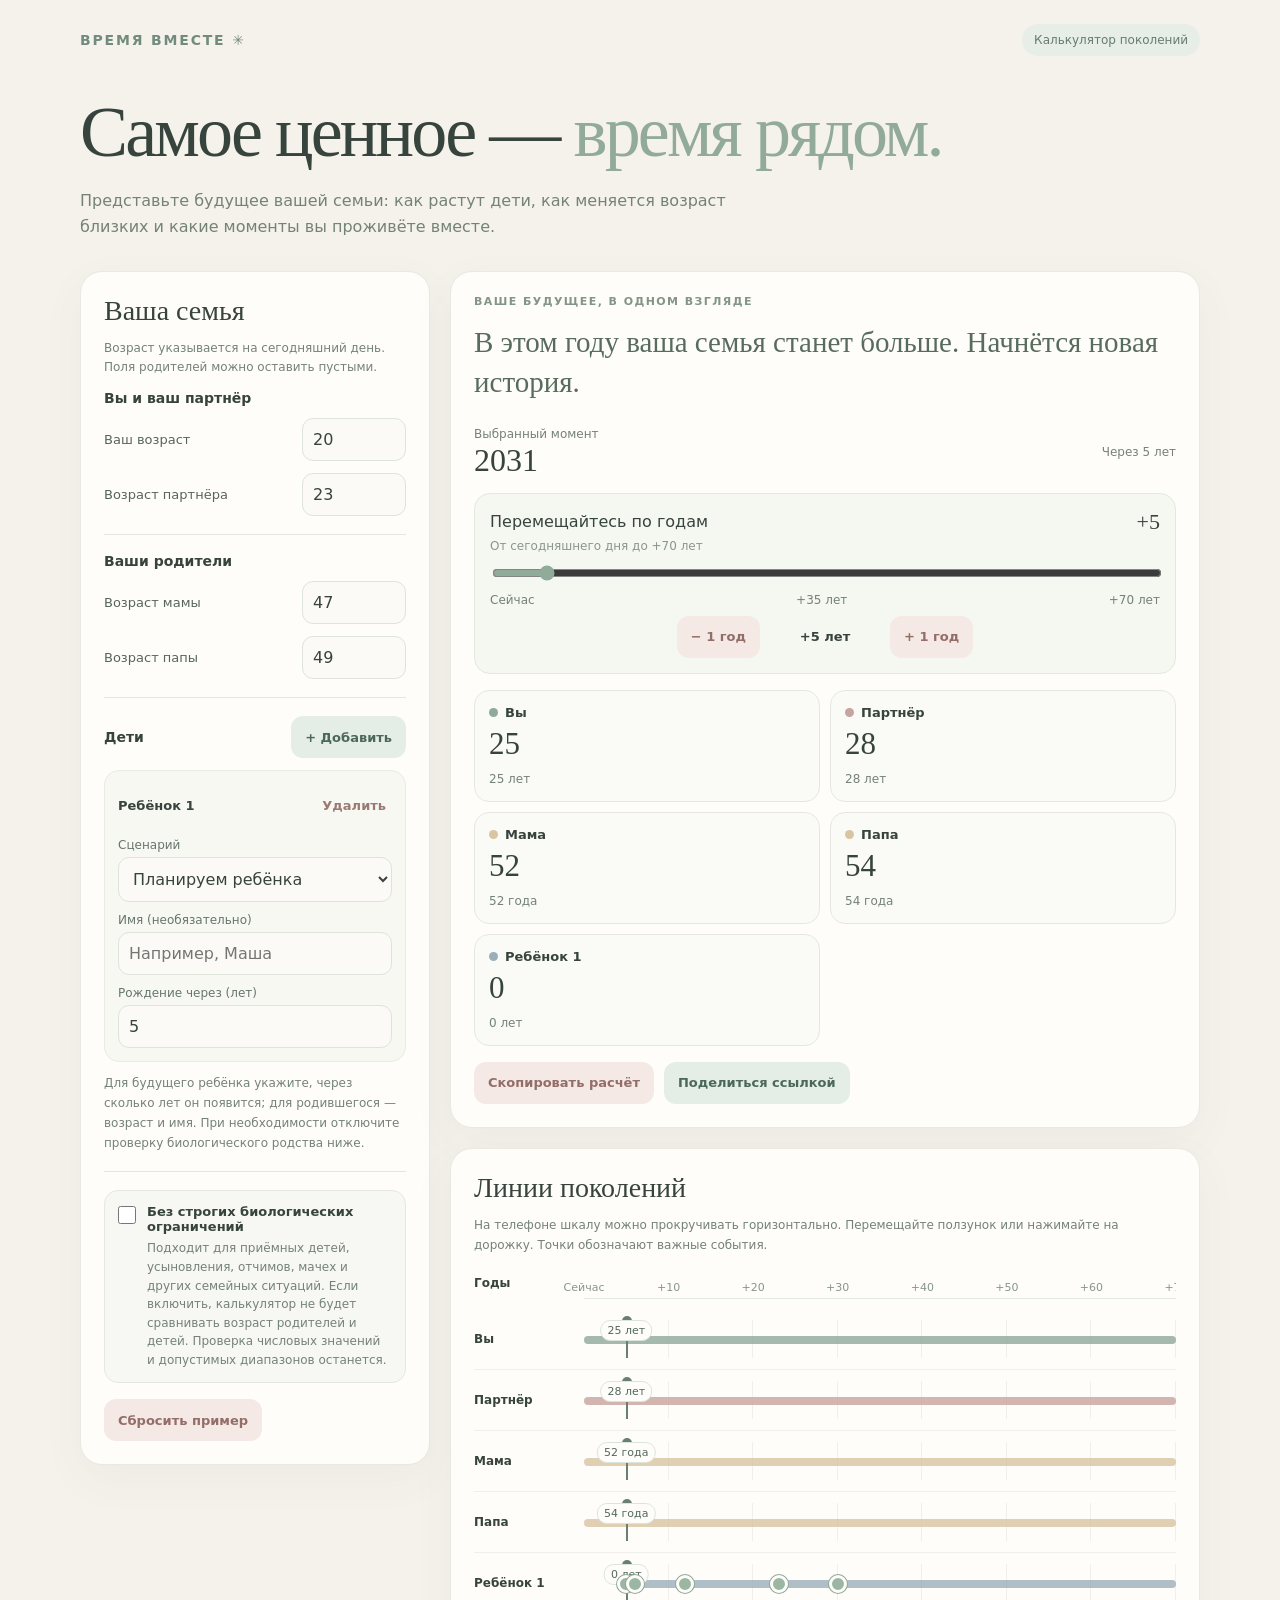
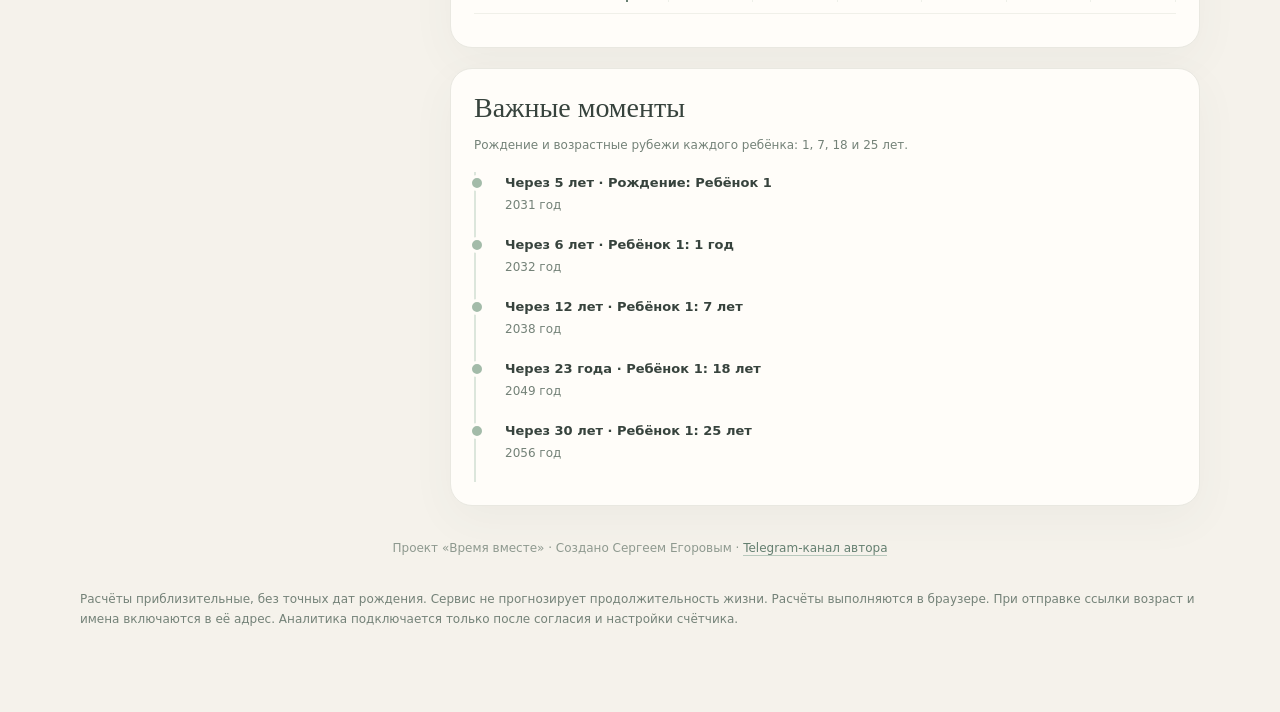
==== calculator/index.html @ 46a2ac4b "Добавлен калькулятор поколений" ====
<!doctype html><html lang="ru"><head><meta charset="utf-8"><meta name="viewport" content="width=device-width,initial-scale=1"><meta name="theme-color" content="#f5f2eb"><title>Время вместе — калькулятор поколений</title><style>
:root{font-family:system-ui,-apple-system,'Segoe UI',sans-serif;color:#37433d;background:#f5f2eb;--sage:#8fa99b;--rose:#c7a49e;--sand:#d9c5a1;--blue:#9bafbb;--muted:#748278}*{box-sizing:border-box}body{margin:0}button,input,select{font:inherit}button{cursor:pointer}button:focus-visible,input:focus-visible,select:focus-visible{outline:3px solid #a3bdae;outline-offset:2px}.wrap{width:min(1160px,100%);margin:auto;padding:24px 20px 70px}.top{display:flex;justify-content:space-between;align-items:center;gap:12px}.brand{font-size:14px;letter-spacing:.13em;text-transform:uppercase;color:#738b7e;font-weight:750}.pill{font-size:12px;background:#e6eee7;border-radius:30px;padding:9px 12px;color:#667d6e}h1,h2,.serif{font-family:Georgia,'Times New Roman',serif;font-weight:400}h1{font-size:clamp(40px,6vw,72px);line-height:1.08;letter-spacing:-.04em;margin:38px 0 12px}h1 em{font-style:normal;color:#91aa9a}.lead{color:var(--muted);max-width:650px;line-height:1.65;margin-bottom:30px}.layout{display:grid;grid-template-columns:minmax(290px,350px) minmax(0,1fr);align-items:start;gap:20px}.panel{min-width:0;background:#fffdf9;border:1px solid #e9e8e1;border-radius:22px;padding:23px;box-shadow:0 14px 45px #46564b0c}.panel h2{font-size:28px;margin:0 0 8px}.sub,.notice{color:var(--muted);font-size:12px;line-height:1.65}.section{border-top:1px solid #e5e7df;padding-top:18px;margin-top:18px}.sectiontitle{display:flex;align-items:center;justify-content:space-between;gap:10px;font-size:14px;font-weight:700;margin:0 0 12px}.field{display:grid;grid-template-columns:minmax(0,1fr) 104px;gap:10px;align-items:center;margin:12px 0}.field label{font-size:13px;color:#56645d}.field input,.child input,.child select{min-width:0;width:100%;background:#fbfaf6;border:1px solid #dfe4da;border-radius:11px;padding:11px 10px;color:#37433d}.field input[aria-invalid=true],.child input[aria-invalid=true]{border-color:#b87772;background:#fff5f3}.child{background:#f8f8f3;border:1px solid #e9eae2;border-radius:15px;padding:13px;margin:10px 0}.childhead{display:flex;align-items:center;justify-content:space-between;gap:10px;margin-bottom:12px;font-size:13px}.childgrid{display:grid;grid-template-columns:1fr;gap:11px}.child label{font-size:12px;color:#66766c;display:block;margin-bottom:5px}.btn{border:0;background:#e4eee6;color:#4b6858;padding:11px 14px;border-radius:12px;font-size:13px;font-weight:700;min-height:42px}.btn.secondary{background:#f4e9e5;color:#936d68}.btn.text{background:transparent;color:#9c7a74;padding:6px}.result{display:grid;gap:20px;min-width:0}.eyebrow{font-size:11px;letter-spacing:.13em;text-transform:uppercase;color:#829586;font-weight:750}.quote{font:normal clamp(21px,2.8vw,29px)/1.4 Georgia,serif;color:#586c5d;margin:14px 0 20px}.yearline,.controller-head,.ends,.steps{display:flex;align-items:center;justify-content:space-between;gap:10px}.yearline strong{font:normal 32px Georgia,serif}.yearline small,.ends{font-size:12px;color:var(--muted)}input[type=range]{width:100%;accent-color:#91ab9a;cursor:pointer;min-height:32px}.controller{padding:15px;background:#f5f7f1;border:1px solid #e2e9df;border-radius:16px;margin:14px 0}.controller-head strong{font:normal 22px Georgia,serif}.steps{justify-content:center;flex-wrap:wrap;margin-top:9px}.steps span{font-size:13px;font-weight:700;min-width:110px;text-align:center}.agecards{display:grid;grid-template-columns:repeat(2,minmax(0,1fr));gap:10px;margin-top:16px}.agecard{min-width:0;border:1px solid #e6e8df;background:#fafbf7;border-radius:15px;padding:14px}.who{font-size:13px;font-weight:700;overflow-wrap:anywhere}.dot{display:inline-block;width:9px;height:9px;border-radius:50%;background:var(--sage);margin-right:7px}.partner .dot{background:var(--rose)}.parent .dot{background:var(--sand)}.childage .dot{background:var(--blue)}.num{font:normal 31px Georgia,serif;margin:6px 0}.agecard small{color:var(--muted);font-size:12px}.relax-option{display:flex;align-items:flex-start;gap:11px;padding:13px;border:1px solid #e4e8df;background:#f7f8f3;border-radius:14px;cursor:pointer}.relax-option input{width:18px;height:18px;flex:0 0 18px;margin:2px 0 0;accent-color:#8fa99b}.relax-option strong{display:block;font-size:13px;font-weight:650}.relax-option small{display:block;font-size:12px;line-height:1.55;color:#748278;margin-top:5px}.validation{border:1px solid #e4c7bf;background:#fbefeb;border-radius:13px;padding:12px 14px;margin:14px 0;color:#865a53;font-size:13px;line-height:1.5}.validation ul{padding-left:19px;margin:7px 0 0}.hidden{display:none!important}.timeline{border-left:2px solid #dce6dc;padding-left:20px;margin-top:16px}.event{position:relative;padding:0 0 15px 9px}.event:before{content:'';position:absolute;left:-27px;top:3px;background:#a3bba9;border:3px solid #fffdf9;border-radius:50%;width:10px;height:10px}.event b{font-size:13px}.event p{font-size:12px;line-height:1.5;color:var(--muted);margin:5px 0}.track-scroll{overflow-x:auto;overscroll-behavior-inline:contain;padding:0 0 10px;scrollbar-color:#cbd9cd transparent}.track-canvas{min-width:600px}.track-axis,.track-row{display:grid;grid-template-columns:100px minmax(0,1fr);gap:10px;align-items:center}.track-axis{margin-bottom:10px}.track-label{font-size:12px;font-weight:700;overflow-wrap:anywhere}.axisline{position:relative;height:32px;border-bottom:1px solid #e3e9df}.tick{position:absolute;bottom:4px;transform:translateX(-50%);font-size:11px;color:#87958b}.track-row{min-height:61px;border-bottom:1px solid #f0f0e9}.rail{height:38px;position:relative;cursor:crosshair;background:repeating-linear-gradient(to right,transparent 0,transparent calc(14.2857% - 1px),#eef0e9 calc(14.2857% - 1px),#eef0e9 14.2857%)}.bar{position:absolute;top:16px;height:8px;border-radius:9px;background:var(--sage);opacity:.8}.partner .bar{background:var(--rose)}.parent .bar{background:var(--sand)}.childage .bar{background:var(--blue)}.now{position:absolute;top:0;bottom:0;width:2px;background:#687f71;pointer-events:none}.now:before{content:'';position:absolute;top:-4px;left:-4px;width:10px;height:10px;border-radius:50%;background:#687f71}.track-age{position:absolute;top:0;transform:translateX(-50%);font-size:11px;color:#51695b;background:#fffdf9;border:1px solid #dce5db;border-radius:10px;padding:3px 6px;white-space:nowrap;pointer-events:none}.track-event{position:absolute;top:11px;transform:translateX(-50%);width:18px;height:18px;border:3px solid #fffdf9;border-radius:50%;background:#9cb6a4;box-shadow:0 0 0 1px #91a898;padding:0}.actions{display:flex;gap:10px;flex-wrap:wrap;margin-top:16px}.author-link{color:#647f70;text-decoration:none;border-bottom:1px solid #b8c9bd}.author-link:hover{text-decoration:underline}.analytics-consent{margin:18px auto 0;max-width:680px;background:#f1f4ed;border:1px solid #e1e8dc;border-radius:14px;padding:14px;color:#586a5d;font-size:12px;line-height:1.6}.analytics-consent .actions{margin-top:10px}.footer{text-align:center;color:#8e998f;font-size:12px;margin-top:35px}.hint{font-size:12px;color:#8b968d;line-height:1.5}.result[aria-busy=true]{opacity:.65}.empty{font-size:13px;color:var(--muted)}
@media(max-width:860px){.layout{grid-template-columns:minmax(0,1fr)}.wrap{padding:20px 15px 60px}.panel{padding:20px}.track-canvas{min-width:620px}}
@media(max-width:540px){.wrap{padding:15px 12px 40px}.top{align-items:flex-start}.brand{font-size:12px;letter-spacing:.08em}.pill{font-size:10px;max-width:135px;text-align:center}h1{font-size:clamp(38px,10vw,52px);margin-top:28px}.lead{font-size:14px;margin-bottom:22px}.panel{padding:16px;border-radius:18px}.panel h2{font-size:25px}.layout,.result{gap:13px}.field{grid-template-columns:minmax(0,1fr) 100px}.agecards{gap:8px}.agecard{padding:11px}.num{font-size:27px}.quote{font-size:23px}.yearline strong{font-size:29px}.controller{padding:12px}.track-scroll{margin-right:-8px}.actions .btn{flex:1 1 125px}.steps .btn{flex:1}.steps span{order:-1;flex-basis:100%}}
@media(max-width:350px){.agecards{grid-template-columns:1fr}.field{grid-template-columns:1fr 85px}.panel{padding:13px}}
</style></head><body><main class="wrap"><header class="top"><div class="brand">Время вместе ✳</div><div class="pill">Калькулятор поколений</div></header><h1>Самое ценное — <em>время рядом.</em></h1><p class="lead">Представьте будущее вашей семьи: как растут дети, как меняется возраст близких и какие моменты вы проживёте вместе.</p><div class="layout"><aside class="panel"><h2>Ваша семья</h2><p class="sub">Возраст указывается на сегодняшний день. Поля родителей можно оставить пустыми.</p><div class="sectiontitle">Вы и ваш партнёр</div><div class="field"><label for="me">Ваш возраст</label><input id="me" type="number" min="0" max="110" step="1" value="20"></div><div class="field"><label for="partner">Возраст партнёра</label><input id="partner" type="number" min="0" max="110" step="1" value="23"></div><div class="section"><div class="sectiontitle">Ваши родители</div><div class="field"><label for="mom">Возраст мамы</label><input id="mom" type="number" min="0" max="120" step="1" value="47"></div><div class="field"><label for="dad">Возраст папы</label><input id="dad" type="number" min="0" max="120" step="1" value="49"></div></div><div class="section"><div class="sectiontitle">Дети <button id="add" type="button" class="btn">+ Добавить</button></div><div id="children"></div><p class="sub">Для будущего ребёнка укажите, через сколько лет он появится; для родившегося — возраст и имя. При необходимости отключите проверку биологического родства ниже.</p></div><div class="section"><label class="relax-option" for="relaxed"><input id="relaxed" type="checkbox"><span><strong>Без строгих биологических ограничений</strong><small>Подходит для приёмных детей, усыновления, отчимов, мачех и других семейных ситуаций. Если включить, калькулятор не будет сравнивать возраст родителей и детей. Проверка числовых значений и допустимых диапазонов останется.</small></span></label></div><div id="errors" class="validation hidden" role="alert"></div><div class="actions"><button id="reset" type="button" class="btn secondary">Сбросить пример</button></div></aside><div class="result" id="result"><section class="panel"><div class="eyebrow">Ваше будущее, в одном взгляде</div><p id="quote" class="quote" aria-live="polite"></p><div class="yearline"><div><small>Выбранный момент</small><br><strong id="yearText"></strong></div><div><small id="offsetText"></small></div></div><div class="controller"><div class="controller-head"><span>Перемещайтесь по годам</span><strong id="selectedOffset"></strong></div><label for="offset" class="hint">От сегодняшнего дня до +70 лет</label><input id="offset" type="range" min="0" max="70" step="1" value="5"><div class="ends"><span>Сейчас</span><span>+35 лет</span><span>+70 лет</span></div><div class="steps"><button id="prevYear" class="btn secondary" type="button">− 1 год</button><span id="stepValue"></span><button id="nextYear" class="btn secondary" type="button">+ 1 год</button></div></div><div class="agecards" id="cards"></div><div class="actions"><button id="copy" type="button" class="btn secondary">Скопировать расчёт</button><button id="share" type="button" class="btn">Поделиться ссылкой</button></div></section><section class="panel"><h2>Линии поколений</h2><p class="sub">На телефоне шкалу можно прокручивать горизонтально. Перемещайте ползунок или нажимайте на дорожку. Точки обозначают важные события.</p><div class="track-scroll"><div id="trackCanvas" class="track-canvas" role="group" aria-label="Возраст членов семьи по годам"></div></div></section><section class="panel"><h2>Важные моменты</h2><p class="sub">Рождение и возрастные рубежи каждого ребёнка: 1, 7, 18 и 25 лет.</p><div id="events" class="timeline"></div></section></div></div><p class="footer">Проект «Время вместе» · Создано Сергеем Егоровым · <a class="author-link" href="https://t.me/esslawyer" target="_blank" rel="noopener noreferrer" id="authorLink">Telegram-канал автора</a></p><div id="analyticsConsent" class="analytics-consent hidden" role="region" aria-label="Настройки аналитики"><strong>Помогите улучшить калькулятор</strong><div>С вашего согласия мы используем Яндекс Метрику для подсчёта посещений и обезличенных действий: перемещение ползунка, добавление ребёнка, нажатие на кнопки. Имена и возраст членов семьи в аналитику не отправляются. Вы можете отказаться — калькулятор продолжит работать.</div><div class="actions"><button type="button" class="btn" id="acceptAnalytics">Разрешить аналитику</button><button type="button" class="btn secondary" id="declineAnalytics">Не разрешать</button></div></div><p class="footer"><button class="btn text" type="button" id="analyticsSettings">Настройки аналитики</button></p><p class="notice">Расчёты приблизительные, без точных дат рождения. Сервис не прогнозирует продолжительность жизни. Расчёты выполняются в браузере. При отправке ссылки возраст и имена включаются в её адрес. Аналитика подключается только после согласия и настройки счётчика.</p></main><script>
/* Настройка: замените null на числовой ID счётчика Яндекс Метрики.
   Пример: window.METRIKA_ID = 12345678; Не вставляйте сюда токены или пароли. */
window.METRIKA_ID = null;
(function(){
  const id=window.METRIKA_ID;
  const enabled=Number.isSafeInteger(id)&&id>0;
  const consent=document.getElementById('analyticsConsent');
  const settings=document.getElementById('analyticsSettings');
  const key='vt_analytics_consent_v1';
  let decision=null;
  try{decision=localStorage.getItem(key)}catch(e){}
  function save(value){decision=value;try{localStorage.setItem(key,value)}catch(e){}refresh();if(value==='yes')start()}
  function refresh(){consent.classList.toggle('hidden',!enabled||decision!==null);settings.classList.toggle('hidden',!enabled)}
  function start(){
    if(!enabled||decision!=='yes'||window.__metrikaStarted)return;
    window.__metrikaStarted=true;
    window.ym=window.ym||function(){(window.ym.a=window.ym.a||[]).push(arguments)};
    window.ym.l=Date.now();
    const script=document.createElement('script');script.async=true;script.src='https://mc.yandex.ru/metrika/tag.js';document.head.appendChild(script);
    // Не передаём в Метрику URL с параметром s (содержит имена и возраст).
    window.ym(id,'init',{defer:true,clickmap:false,trackLinks:false,accurateTrackBounce:true,webvisor:false});
    window.ym(id,'hit',location.origin+location.pathname,{title:document.title});
  }
  window.trackCalculatorEvent=function(eventName){
    if(!enabled||decision!=='yes'||!window.__metrikaStarted)return;
    if(!/^(slider_change|child_added|child_removed|scenario_shared|result_copied|relaxed_mode_changed|author_link_clicked)$/.test(eventName))return;
    window.ym(id,'reachGoal',eventName);
  };
  document.getElementById('acceptAnalytics').addEventListener('click',()=>save('yes'));
  document.getElementById('declineAnalytics').addEventListener('click',()=>save('no'));
  settings.addEventListener('click',()=>{decision=null;try{localStorage.removeItem(key)}catch(e){}refresh()});
  document.getElementById('authorLink').addEventListener('click',()=>window.trackCalculatorEvent('author_link_clicked'));
  refresh();if(decision==='yes')start();
})();
</script><script>
(()=>{'use strict';const $=id=>document.getElementById(id),year=new Date().getFullYear(),keys=['me','partner','mom','dad'];let children=[{id:1,type:'future',name:'',years:5,age:0}],nextId=2;const esc=s=>String(s).replace(/[&<>"']/g,c=>({'&':'&amp;','<':'&lt;','>':'&gt;','"':'&quot;',"'":'&#39;'}[c]));const ageWord=n=>`${n} ${n%10===1&&n%100!==11?'год':n%10>=2&&n%10<=4&&(n%100<12||n%100>14)?'года':'лет'}`;const name=(c,i)=>c.name.trim()||`Ребёнок ${i+1}`;const parse=(s,max)=>s===''?null:(Number.isInteger(Number(s))&&Number(s)>=0&&Number(s)<=max?Number(s):NaN);function values(){return Object.fromEntries(keys.map(k=>[k,parse($(k).value,k==='mom'||k==='dad'?120:110)]))}function age(c,t){return (c.type==='future'?-c.years:c.age)+t}function errors(v){const out=[];for(const k of keys){const x=v[k];if(Number.isNaN(x)||((k==='me'||k==='partner')&&x===null))out.push(`Проверьте поле «${{me:'Ваш возраст',partner:'Возраст партнёра',mom:'Возраст мамы',dad:'Возраст папы'}[k]}»: нужно целое число в допустимом диапазоне.`)}if(!$('relaxed').checked&&Number.isFinite(v.me)){for(const [k,label] of [['mom','Мама'],['dad','Папа']])if(Number.isFinite(v[k])&&v[k]<=v.me)out.push(`${label}: возраст должен быть больше вашего.`)}children.forEach((c,i)=>{const label=name(c,i),n=c.type==='future'?c.years:c.age;if(!Number.isInteger(n)||n<0||n>90)out.push(`${label}: укажите целое число от 0 до 90.`);if(!$('relaxed').checked&&c.type==='born'&&Number.isFinite(n)){for(const [k,labelParent] of [['me','вашего'],['partner','партнёра']])if(Number.isFinite(v[k])&&n>=v[k])out.push(`${label}: возраст ребёнка должен быть меньше возраста ${labelParent==='вашего'?'вашего':'партнёра'}.`)} });return out}function drawChildren(){const root=$('children');root.innerHTML=children.map((c,i)=>`<div class="child" data-id="${c.id}"><div class="childhead"><strong>Ребёнок ${i+1}</strong><button class="btn text remove" type="button" aria-label="Удалить ребёнка ${i+1}">Удалить</button></div><div class="childgrid"><div><label for="type${c.id}">Сценарий</label><select id="type${c.id}" class="type"><option value="future" ${c.type==='future'?'selected':''}>Планируем ребёнка</option><option value="born" ${c.type==='born'?'selected':''}>Ребёнок уже родился</option></select></div><div><label for="name${c.id}">Имя (необязательно)</label><input id="name${c.id}" class="name" maxlength="60" value="${esc(c.name)}" placeholder="Например, Маша"></div><div><label for="value${c.id}">${c.type==='future'?'Рождение через (лет)':'Возраст сейчас (лет)'}</label><input id="value${c.id}" class="value" type="number" min="0" max="90" step="1" value="${c.type==='future'?c.years:c.age}"></div></div></div>`).join('');root.querySelectorAll('.child').forEach(el=>{const c=children.find(c=>c.id===Number(el.dataset.id));el.querySelector('.remove').onclick=()=>{children=children.filter(x=>x.id!==c.id);drawChildren();render();window.trackCalculatorEvent('child_removed')};el.querySelector('.type').onchange=e=>{c.type=e.target.value;drawChildren();render()};el.querySelector('.name').oninput=e=>{c.name=e.target.value;render()};el.querySelector('.value').oninput=e=>{c[c.type==='future'?'years':'age']=parse(e.target.value,90);render()}})}function milestones(){let out=[];children.forEach((c,i)=>{const n=name(c,i);if(c.type==='future'&&c.years>=0&&c.years<=70)out.push({t:c.years,title:`Рождение: ${n}`});for(const a of [1,7,18,25]){const t=c.type==='future'?c.years+a:a-c.age;if(t>=0&&t<=70)out.push({t,title:`${n}: ${ageWord(a)}`})}});return out.sort((a,b)=>a.t-b.t)}function render(){const v=values(),t=Number($('offset').value),problems=errors(v);$('yearText').textContent=year+t;$('offsetText').textContent=t===0?'Сегодня':`Через ${ageWord(t)}`;$('selectedOffset').textContent=`+${t}`;$('stepValue').textContent=t===0?'Сегодня':`+${t} лет`;$('prevYear').disabled=t===0;$('nextYear').disabled=t===70;const err=$('errors');err.classList.toggle('hidden',!problems.length);err.innerHTML=problems.length?`<strong>Проверьте данные</strong><ul>${problems.map(e=>`<li>${esc(e)}</li>`).join('')}</ul>`:'';for(const k of keys)$(k).setAttribute('aria-invalid',String(Number.isNaN(v[k])||((k==='me'||k==='partner')&&v[k]===null)||((k==='mom'||k==='dad')&&Number.isFinite(v[k])&&Number.isFinite(v.me)&&v[k]<=v.me&&!$('relaxed').checked)));document.querySelectorAll('.child').forEach(el=>{const c=children.find(c=>c.id===Number(el.dataset.id)),n=c.type==='future'?c.years:c.age;el.querySelector('.value').setAttribute('aria-invalid',String(!Number.isInteger(n)||n<0||n>90||(c.type==='born'&&[v.me,v.partner].some(p=>Number.isFinite(p)&&n>=p))))});$('result').setAttribute('aria-busy',String(problems.length>0));if(problems.length){$('quote').textContent='Исправьте значения, чтобы увидеть корректный семейный сценарий.';$('cards').innerHTML='';$('trackCanvas').innerHTML='<p class="empty">Шкала появится после исправления данных.</p>';$('events').innerHTML='';$('copy').disabled=true;$('share').disabled=true;return} $('copy').disabled=false;$('share').disabled=false;const present=children.filter(c=>age(c,t)>=0);$('quote').textContent=children.some(c=>c.type==='future'&&c.years===t)?'В этом году ваша семья станет больше. Начнётся новая история.':present.length?'Годы идут, поколения растут. Самое важное — моменты, которые вы проживаете вместе.':'Впереди ещё столько моментов, которые вы проживёте вместе.';const people=[['Вы',v.me+t,''],['Партнёр',v.partner+t,'partner'],...(v.mom===null?[]:[['Мама',v.mom+t,'parent']]),...(v.dad===null?[]:[['Папа',v.dad+t,'parent']]),...children.map((c,i)=>[name(c,i),age(c,t)<0?null:age(c,t),'childage'])];$('cards').innerHTML=people.map(([n,a,kind])=>`<div class="agecard ${kind}"><div class="who"><span class="dot"></span>${esc(n)}</div><div class="num">${a===null?'—':a}</div><small>${a===null?'Ещё не родился(ась)':ageWord(a)}</small></div>`).join('');const ev=milestones();$('events').innerHTML=ev.length?ev.map(e=>`<div class="event"><b>${e.t===0?'Сейчас':`Через ${ageWord(e.t)}`} · ${esc(e.title)}</b><p>${year+e.t} год</p></div>`).join(''):'<p class="empty">Добавьте ребёнка, чтобы увидеть события.</p>';const tracks=[{label:'Вы',age:v.me,kind:''},{label:'Партнёр',age:v.partner,kind:'partner'},...(v.mom===null?[]:[{label:'Мама',age:v.mom,kind:'parent'}]),...(v.dad===null?[]:[{label:'Папа',age:v.dad,kind:'parent'}]),...children.map((c,i)=>({label:name(c,i),age:age(c,0),kind:'childage',child:c}))];const pct=n=>Math.max(0,Math.min(70,n))/70*100+'%';const axis=`<div class="track-axis"><div class="track-label">Годы</div><div class="axisline">${[0,10,20,30,40,50,60,70].map(n=>`<span class="tick" style="left:${pct(n)}">${n===0?'Сейчас':'+'+n}</span>`).join('')}</div></div>`;$('trackCanvas').innerHTML=axis+tracks.map(r=>{const begin=r.child&&r.child.type==='future'?r.child.years:0;const active=t>=begin;const marks=r.child?ev.filter(e=>e.title.includes(r.label+':')||e.title===`Рождение: ${r.label}`):[];return `<div class="track-row ${r.kind}"><div class="track-label">${esc(r.label)}</div><div class="rail"><div class="bar" style="left:${pct(begin)};right:0"></div><div class="now" style="left:${pct(t)}"></div>${active?`<span class="track-age" style="left:${pct(t)}">${ageWord(r.age+t)}</span>`:''}${marks.map(e=>`<button type="button" class="track-event" data-year="${e.t}" style="left:${pct(e.t)}" title="${esc(e.title)}" aria-label="${esc(e.title)}"></button>`).join('')}</div></div>`}).join('')}$('trackCanvas').addEventListener('click',e=>{const dot=e.target.closest('[data-year]');if(dot){$('offset').value=dot.dataset.year;render();return}const rail=e.target.closest('.rail');if(rail){const b=rail.getBoundingClientRect();$('offset').value=Math.max(0,Math.min(70,Math.round((e.clientX-b.left)/b.width*70)));render()}});function state(){return {...values(),children:children.map(({type,name,years,age})=>({type,name,years,age})),offset:Number($('offset').value),relaxed:$('relaxed').checked}}function shareLink(){const b=btoa(unescape(encodeURIComponent(JSON.stringify(state())))).replace(/\+/g,'-').replace(/\//g,'_').replace(/=+$/,'');return location.href.split('?')[0].split('#')[0]+'?s='+b}function load(){try{const q=new URLSearchParams(location.search).get('s');if(!q)return;const d=JSON.parse(decodeURIComponent(escape(atob(q.replace(/-/g,'+').replace(/_/g,'/')))));keys.forEach(k=>{if(d[k]===null||Number.isInteger(d[k]))$(k).value=d[k]??''});if(Array.isArray(d.children)){children=d.children.slice(0,20).map((c,i)=>({id:i+1,type:c.type==='born'?'born':'future',name:String(c.name||'').slice(0,60),years:c.years,age:c.age}));nextId=children.length+1}$('relaxed').checked=d.relaxed===true;if(Number.isInteger(d.offset))$('offset').value=Math.max(0,Math.min(70,d.offset))}catch(e){console.warn('Некорректная ссылка')}}async function copy(text){try{await navigator.clipboard.writeText(text);alert('Скопировано')}catch(e){prompt('Скопируйте:',text)}}keys.forEach(k=>$(k).addEventListener('input',render));$('relaxed').addEventListener('change',()=>{render();window.trackCalculatorEvent('relaxed_mode_changed')});$('offset').addEventListener('input',render);$('offset').addEventListener('change',()=>window.trackCalculatorEvent('slider_change'));$('prevYear').onclick=()=>{$('offset').value=Math.max(0,Number($('offset').value)-1);render()};$('nextYear').onclick=()=>{$('offset').value=Math.min(70,Number($('offset').value)+1);render()};$('add').onclick=()=>{if(children.length>=20)return;children.push({id:nextId++,type:'future',name:'',years:5,age:0});drawChildren();render();window.trackCalculatorEvent('child_added')};$('reset').onclick=()=>{Object.entries({me:20,partner:23,mom:47,dad:49}).forEach(([k,v])=>$(k).value=v);children=[{id:1,type:'future',name:'',years:5,age:0}];nextId=2;$('relaxed').checked=false;$('offset').value=5;history.replaceState(null,'',location.pathname);drawChildren();render()};$('copy').onclick=()=>{if(errors(values()).length)return;window.trackCalculatorEvent('result_copied');const v=values(),t=Number($('offset').value);copy(`Время вместе · ${year+t}\nМне ${ageWord(v.me+t)}, партнёру ${ageWord(v.partner+t)}. `+children.map((c,i)=>age(c,t)<0?`${name(c,i)}: появится через ${ageWord(-age(c,t))}`:`${name(c,i)}: ${ageWord(age(c,t))}`).join('; '))};$('share').onclick=async()=>{if(errors(values()).length)return;window.trackCalculatorEvent('scenario_shared');const url=shareLink();if(navigator.share){try{await navigator.share({title:'Время вместе',url});return}catch(e){if(e.name==='AbortError')return}}await copy(url)};load();drawChildren();render()})();
</script></body></html>
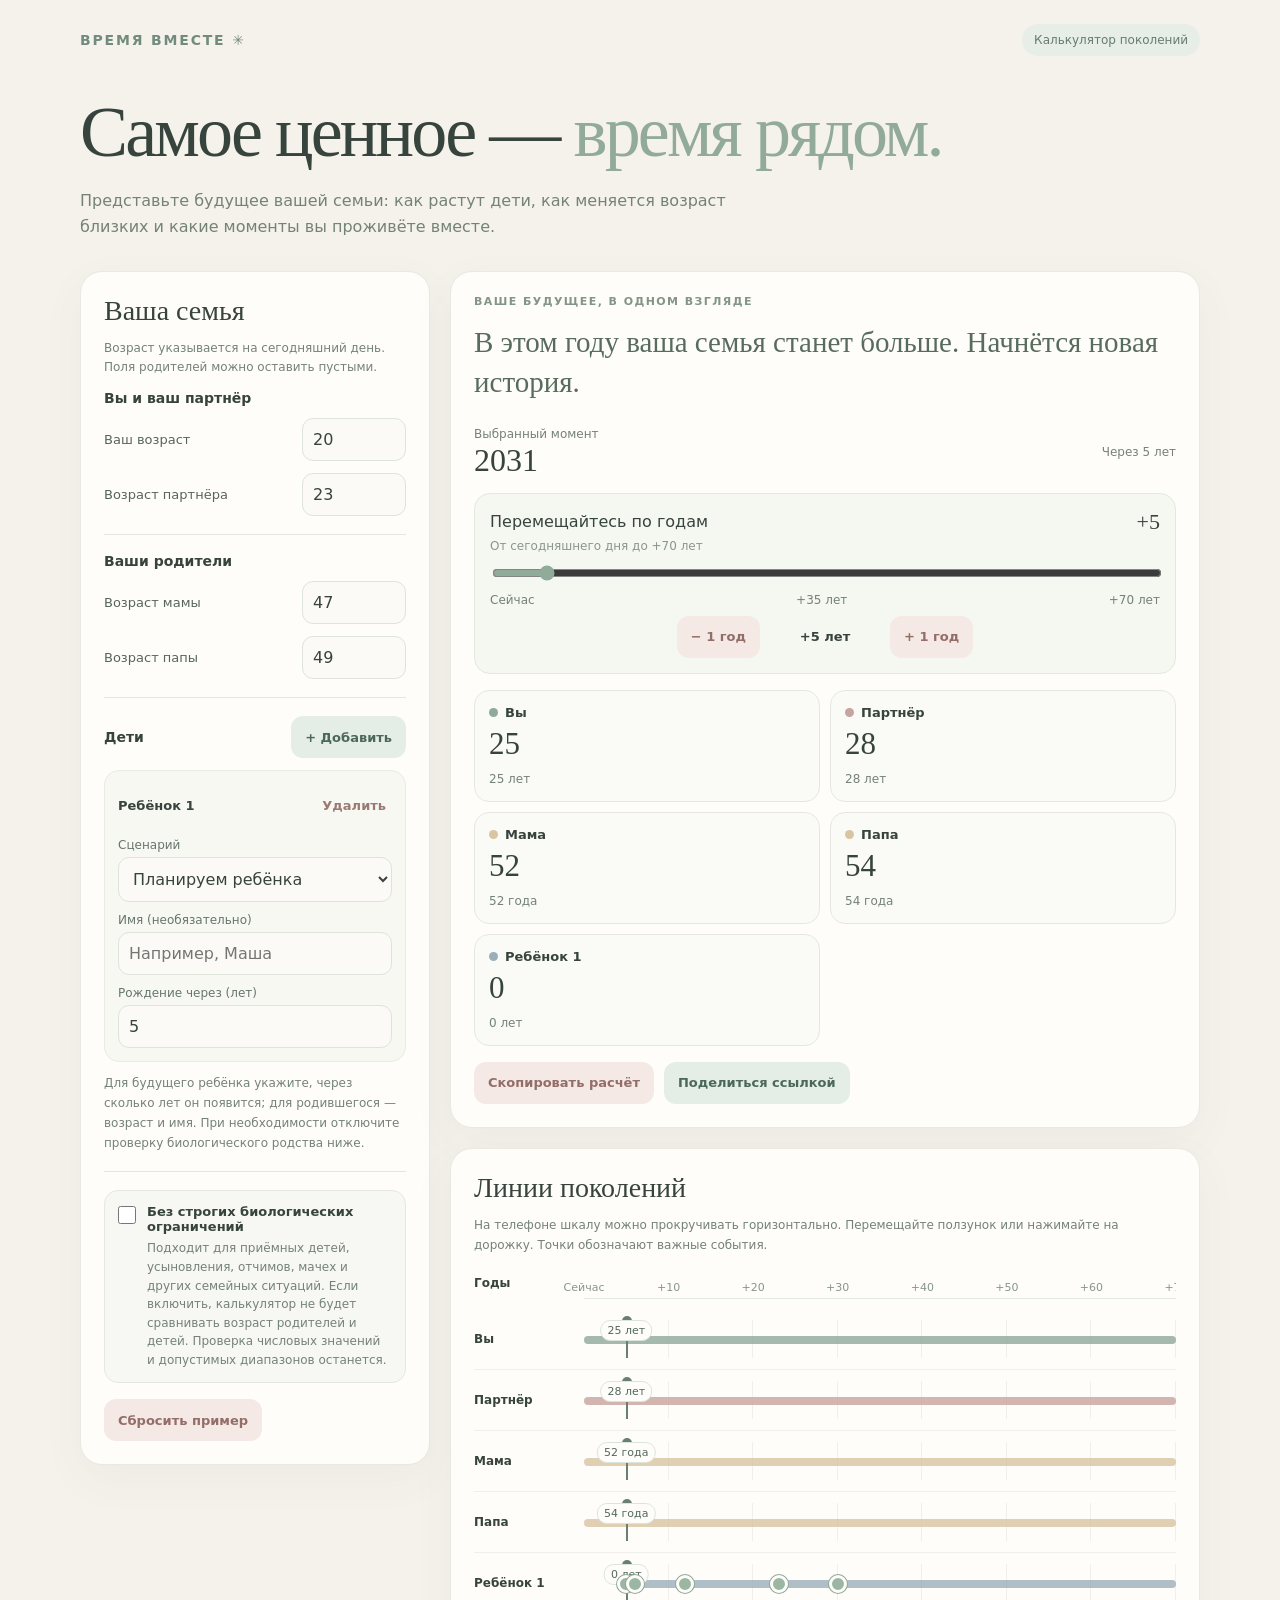
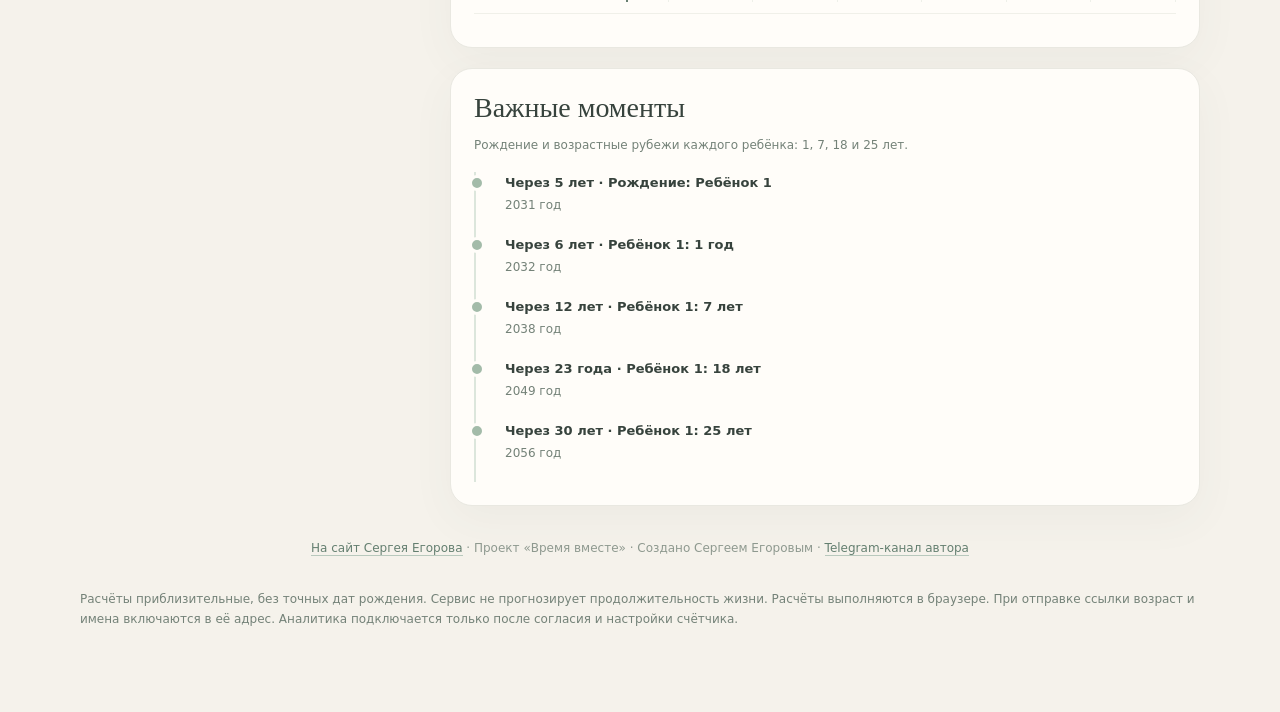
==== commit 7e3f7527: "Обновить дизайн сайта для GitHub Pages" ====
--- a/calculator/index.html
+++ b/calculator/index.html
@@ -3,7 +3,7 @@
 @media(max-width:860px){.layout{grid-template-columns:minmax(0,1fr)}.wrap{padding:20px 15px 60px}.panel{padding:20px}.track-canvas{min-width:620px}}
 @media(max-width:540px){.wrap{padding:15px 12px 40px}.top{align-items:flex-start}.brand{font-size:12px;letter-spacing:.08em}.pill{font-size:10px;max-width:135px;text-align:center}h1{font-size:clamp(38px,10vw,52px);margin-top:28px}.lead{font-size:14px;margin-bottom:22px}.panel{padding:16px;border-radius:18px}.panel h2{font-size:25px}.layout,.result{gap:13px}.field{grid-template-columns:minmax(0,1fr) 100px}.agecards{gap:8px}.agecard{padding:11px}.num{font-size:27px}.quote{font-size:23px}.yearline strong{font-size:29px}.controller{padding:12px}.track-scroll{margin-right:-8px}.actions .btn{flex:1 1 125px}.steps .btn{flex:1}.steps span{order:-1;flex-basis:100%}}
 @media(max-width:350px){.agecards{grid-template-columns:1fr}.field{grid-template-columns:1fr 85px}.panel{padding:13px}}
-</style></head><body><main class="wrap"><header class="top"><div class="brand">Время вместе ✳</div><div class="pill">Калькулятор поколений</div></header><h1>Самое ценное — <em>время рядом.</em></h1><p class="lead">Представьте будущее вашей семьи: как растут дети, как меняется возраст близких и какие моменты вы проживёте вместе.</p><div class="layout"><aside class="panel"><h2>Ваша семья</h2><p class="sub">Возраст указывается на сегодняшний день. Поля родителей можно оставить пустыми.</p><div class="sectiontitle">Вы и ваш партнёр</div><div class="field"><label for="me">Ваш возраст</label><input id="me" type="number" min="0" max="110" step="1" value="20"></div><div class="field"><label for="partner">Возраст партнёра</label><input id="partner" type="number" min="0" max="110" step="1" value="23"></div><div class="section"><div class="sectiontitle">Ваши родители</div><div class="field"><label for="mom">Возраст мамы</label><input id="mom" type="number" min="0" max="120" step="1" value="47"></div><div class="field"><label for="dad">Возраст папы</label><input id="dad" type="number" min="0" max="120" step="1" value="49"></div></div><div class="section"><div class="sectiontitle">Дети <button id="add" type="button" class="btn">+ Добавить</button></div><div id="children"></div><p class="sub">Для будущего ребёнка укажите, через сколько лет он появится; для родившегося — возраст и имя. При необходимости отключите проверку биологического родства ниже.</p></div><div class="section"><label class="relax-option" for="relaxed"><input id="relaxed" type="checkbox"><span><strong>Без строгих биологических ограничений</strong><small>Подходит для приёмных детей, усыновления, отчимов, мачех и других семейных ситуаций. Если включить, калькулятор не будет сравнивать возраст родителей и детей. Проверка числовых значений и допустимых диапазонов останется.</small></span></label></div><div id="errors" class="validation hidden" role="alert"></div><div class="actions"><button id="reset" type="button" class="btn secondary">Сбросить пример</button></div></aside><div class="result" id="result"><section class="panel"><div class="eyebrow">Ваше будущее, в одном взгляде</div><p id="quote" class="quote" aria-live="polite"></p><div class="yearline"><div><small>Выбранный момент</small><br><strong id="yearText"></strong></div><div><small id="offsetText"></small></div></div><div class="controller"><div class="controller-head"><span>Перемещайтесь по годам</span><strong id="selectedOffset"></strong></div><label for="offset" class="hint">От сегодняшнего дня до +70 лет</label><input id="offset" type="range" min="0" max="70" step="1" value="5"><div class="ends"><span>Сейчас</span><span>+35 лет</span><span>+70 лет</span></div><div class="steps"><button id="prevYear" class="btn secondary" type="button">− 1 год</button><span id="stepValue"></span><button id="nextYear" class="btn secondary" type="button">+ 1 год</button></div></div><div class="agecards" id="cards"></div><div class="actions"><button id="copy" type="button" class="btn secondary">Скопировать расчёт</button><button id="share" type="button" class="btn">Поделиться ссылкой</button></div></section><section class="panel"><h2>Линии поколений</h2><p class="sub">На телефоне шкалу можно прокручивать горизонтально. Перемещайте ползунок или нажимайте на дорожку. Точки обозначают важные события.</p><div class="track-scroll"><div id="trackCanvas" class="track-canvas" role="group" aria-label="Возраст членов семьи по годам"></div></div></section><section class="panel"><h2>Важные моменты</h2><p class="sub">Рождение и возрастные рубежи каждого ребёнка: 1, 7, 18 и 25 лет.</p><div id="events" class="timeline"></div></section></div></div><p class="footer">Проект «Время вместе» · Создано Сергеем Егоровым · <a class="author-link" href="https://t.me/esslawyer" target="_blank" rel="noopener noreferrer" id="authorLink">Telegram-канал автора</a></p><div id="analyticsConsent" class="analytics-consent hidden" role="region" aria-label="Настройки аналитики"><strong>Помогите улучшить калькулятор</strong><div>С вашего согласия мы используем Яндекс Метрику для подсчёта посещений и обезличенных действий: перемещение ползунка, добавление ребёнка, нажатие на кнопки. Имена и возраст членов семьи в аналитику не отправляются. Вы можете отказаться — калькулятор продолжит работать.</div><div class="actions"><button type="button" class="btn" id="acceptAnalytics">Разрешить аналитику</button><button type="button" class="btn secondary" id="declineAnalytics">Не разрешать</button></div></div><p class="footer"><button class="btn text" type="button" id="analyticsSettings">Настройки аналитики</button></p><p class="notice">Расчёты приблизительные, без точных дат рождения. Сервис не прогнозирует продолжительность жизни. Расчёты выполняются в браузере. При отправке ссылки возраст и имена включаются в её адрес. Аналитика подключается только после согласия и настройки счётчика.</p></main><script>
+</style></head><body><main class="wrap"><header class="top"><div class="brand">Время вместе ✳</div><div class="pill">Калькулятор поколений</div></header><h1>Самое ценное — <em>время рядом.</em></h1><p class="lead">Представьте будущее вашей семьи: как растут дети, как меняется возраст близких и какие моменты вы проживёте вместе.</p><div class="layout"><aside class="panel"><h2>Ваша семья</h2><p class="sub">Возраст указывается на сегодняшний день. Поля родителей можно оставить пустыми.</p><div class="sectiontitle">Вы и ваш партнёр</div><div class="field"><label for="me">Ваш возраст</label><input id="me" type="number" min="0" max="110" step="1" value="20"></div><div class="field"><label for="partner">Возраст партнёра</label><input id="partner" type="number" min="0" max="110" step="1" value="23"></div><div class="section"><div class="sectiontitle">Ваши родители</div><div class="field"><label for="mom">Возраст мамы</label><input id="mom" type="number" min="0" max="120" step="1" value="47"></div><div class="field"><label for="dad">Возраст папы</label><input id="dad" type="number" min="0" max="120" step="1" value="49"></div></div><div class="section"><div class="sectiontitle">Дети <button id="add" type="button" class="btn">+ Добавить</button></div><div id="children"></div><p class="sub">Для будущего ребёнка укажите, через сколько лет он появится; для родившегося — возраст и имя. При необходимости отключите проверку биологического родства ниже.</p></div><div class="section"><label class="relax-option" for="relaxed"><input id="relaxed" type="checkbox"><span><strong>Без строгих биологических ограничений</strong><small>Подходит для приёмных детей, усыновления, отчимов, мачех и других семейных ситуаций. Если включить, калькулятор не будет сравнивать возраст родителей и детей. Проверка числовых значений и допустимых диапазонов останется.</small></span></label></div><div id="errors" class="validation hidden" role="alert"></div><div class="actions"><button id="reset" type="button" class="btn secondary">Сбросить пример</button></div></aside><div class="result" id="result"><section class="panel"><div class="eyebrow">Ваше будущее, в одном взгляде</div><p id="quote" class="quote" aria-live="polite"></p><div class="yearline"><div><small>Выбранный момент</small><br><strong id="yearText"></strong></div><div><small id="offsetText"></small></div></div><div class="controller"><div class="controller-head"><span>Перемещайтесь по годам</span><strong id="selectedOffset"></strong></div><label for="offset" class="hint">От сегодняшнего дня до +70 лет</label><input id="offset" type="range" min="0" max="70" step="1" value="5"><div class="ends"><span>Сейчас</span><span>+35 лет</span><span>+70 лет</span></div><div class="steps"><button id="prevYear" class="btn secondary" type="button">− 1 год</button><span id="stepValue"></span><button id="nextYear" class="btn secondary" type="button">+ 1 год</button></div></div><div class="agecards" id="cards"></div><div class="actions"><button id="copy" type="button" class="btn secondary">Скопировать расчёт</button><button id="share" type="button" class="btn">Поделиться ссылкой</button></div></section><section class="panel"><h2>Линии поколений</h2><p class="sub">На телефоне шкалу можно прокручивать горизонтально. Перемещайте ползунок или нажимайте на дорожку. Точки обозначают важные события.</p><div class="track-scroll"><div id="trackCanvas" class="track-canvas" role="group" aria-label="Возраст членов семьи по годам"></div></div></section><section class="panel"><h2>Важные моменты</h2><p class="sub">Рождение и возрастные рубежи каждого ребёнка: 1, 7, 18 и 25 лет.</p><div id="events" class="timeline"></div></section></div></div><p class="footer"><a class="author-link" href="../">На сайт Сергея Егорова</a> · Проект «Время вместе» · Создано Сергеем Егоровым · <a class="author-link" href="https://t.me/esslawyer" target="_blank" rel="noopener noreferrer" id="authorLink">Telegram-канал автора</a></p><div id="analyticsConsent" class="analytics-consent hidden" role="region" aria-label="Настройки аналитики"><strong>Помогите улучшить калькулятор</strong><div>С вашего согласия мы используем Яндекс Метрику для подсчёта посещений и обезличенных действий: перемещение ползунка, добавление ребёнка, нажатие на кнопки. Имена и возраст членов семьи в аналитику не отправляются. Вы можете отказаться — калькулятор продолжит работать.</div><div class="actions"><button type="button" class="btn" id="acceptAnalytics">Разрешить аналитику</button><button type="button" class="btn secondary" id="declineAnalytics">Не разрешать</button></div></div><p class="footer"><button class="btn text" type="button" id="analyticsSettings">Настройки аналитики</button></p><p class="notice">Расчёты приблизительные, без точных дат рождения. Сервис не прогнозирует продолжительность жизни. Расчёты выполняются в браузере. При отправке ссылки возраст и имена включаются в её адрес. Аналитика подключается только после согласия и настройки счётчика.</p></main><script>
 /* Настройка: замените null на числовой ID счётчика Яндекс Метрики.
    Пример: window.METRIKA_ID = 12345678; Не вставляйте сюда токены или пароли. */
 window.METRIKA_ID = null;
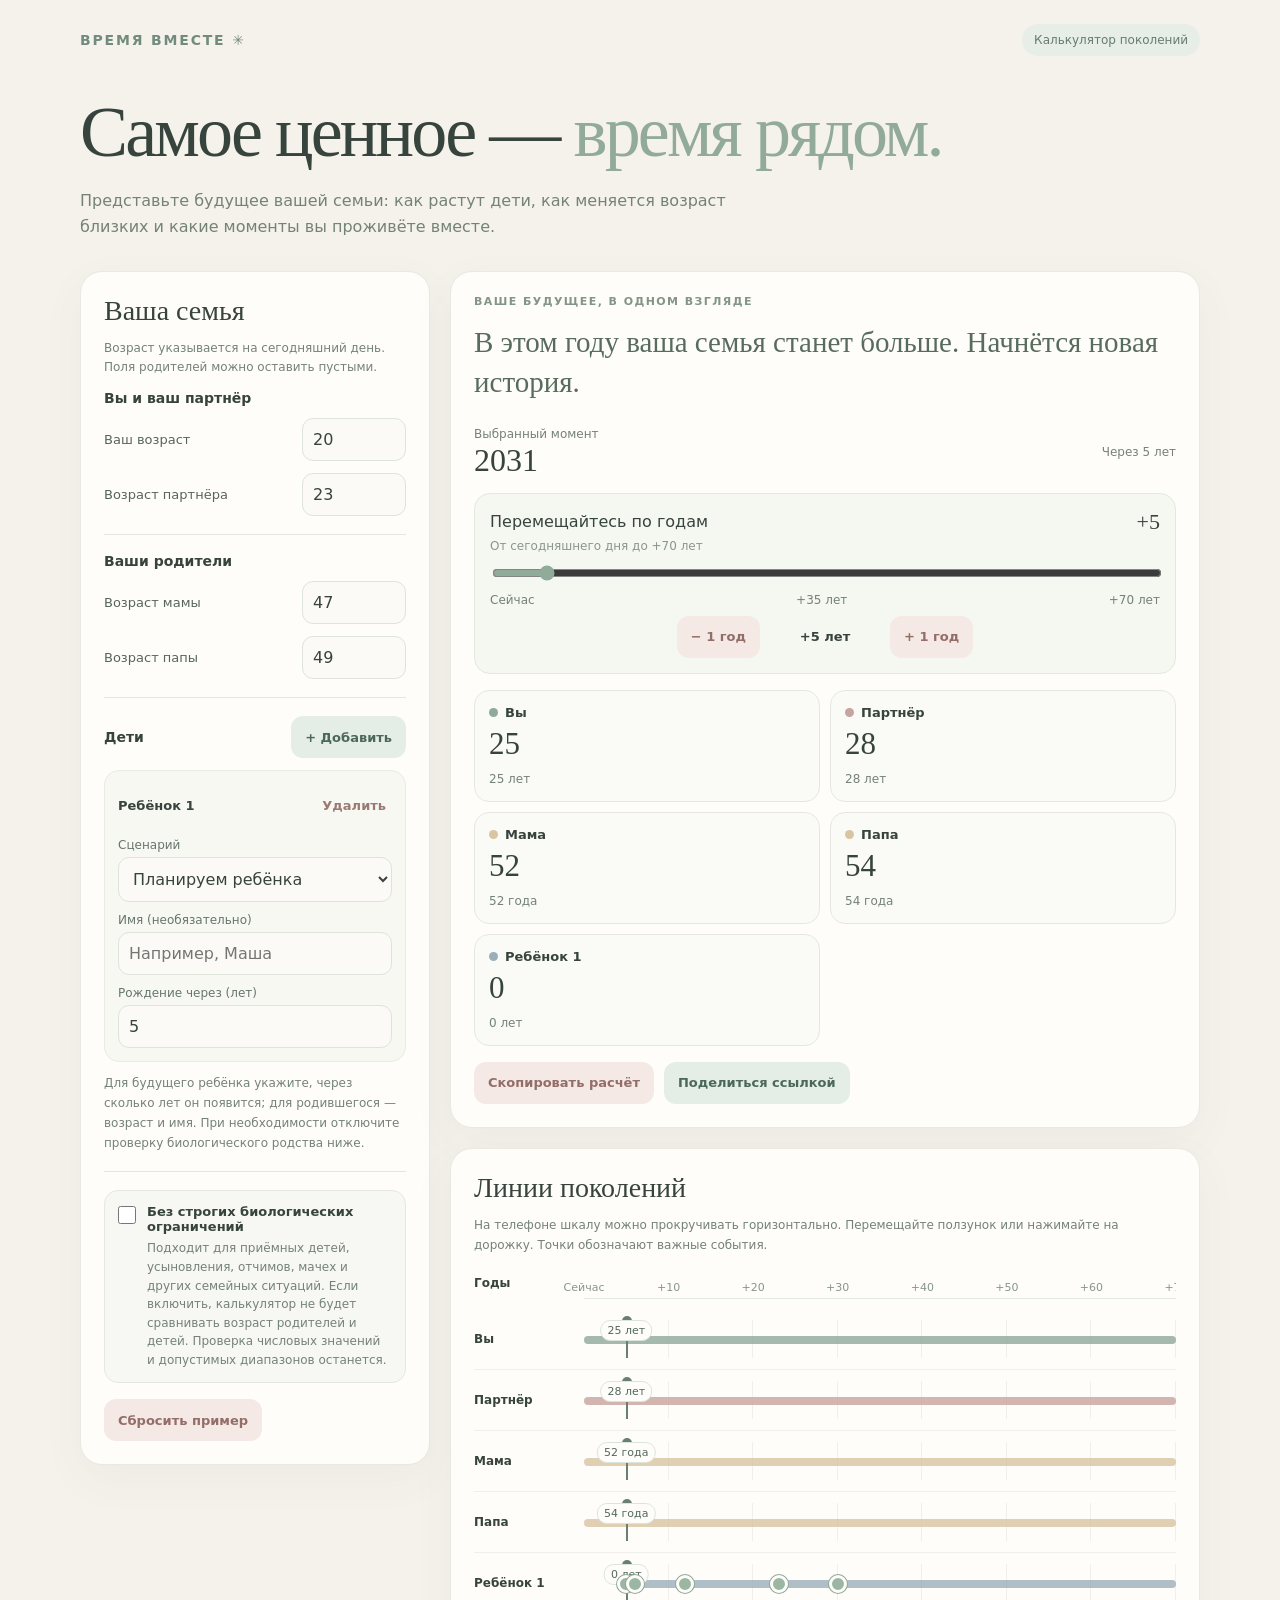
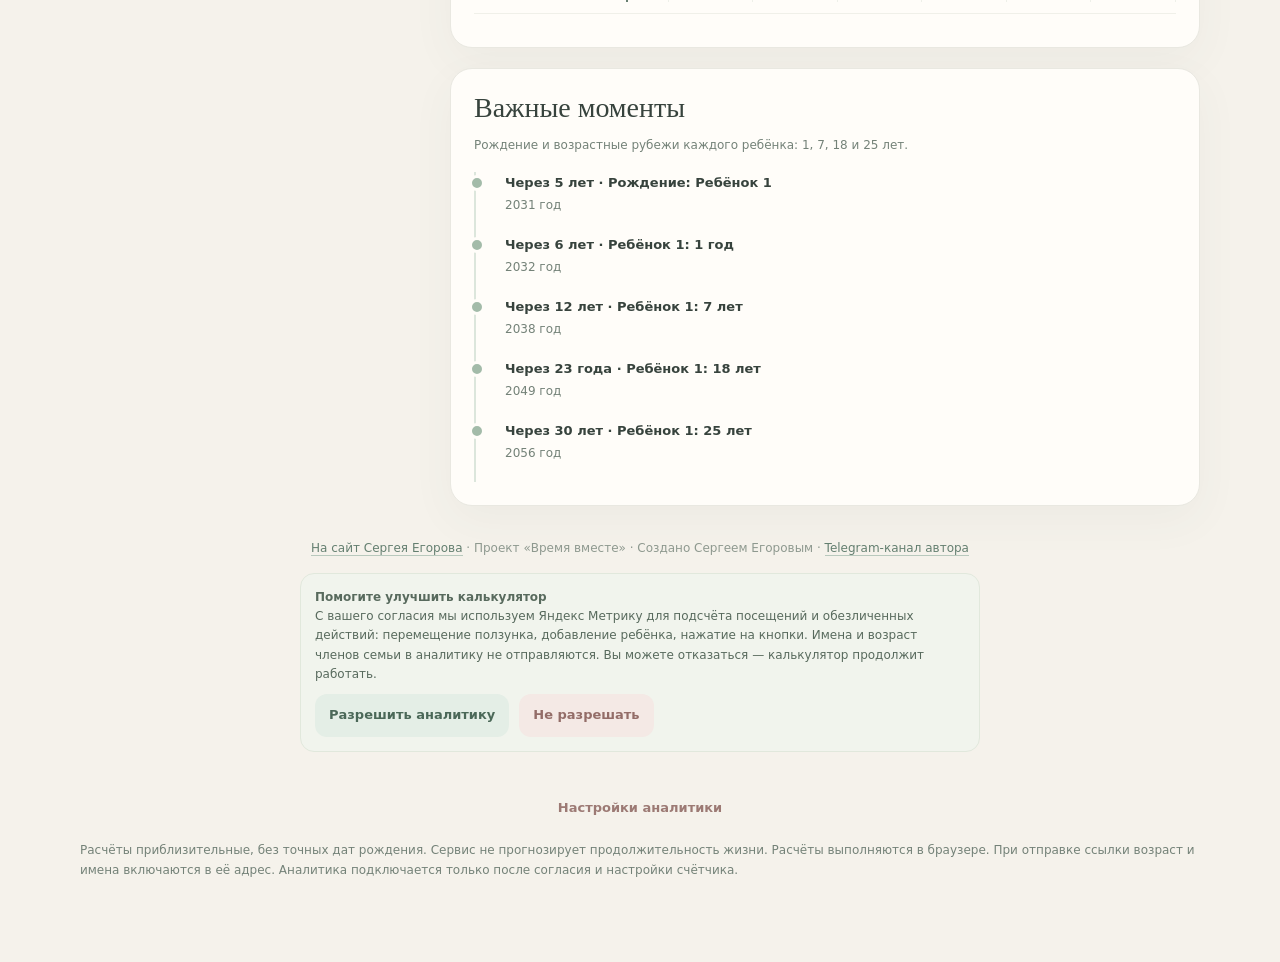
==== commit e07e31bd: "Подключить метрику и настроить индексацию" ====
--- a/calculator/index.html
+++ b/calculator/index.html
@@ -1,12 +1,12 @@
-<!doctype html><html lang="ru"><head><meta charset="utf-8"><meta name="viewport" content="width=device-width,initial-scale=1"><meta name="theme-color" content="#f5f2eb"><title>Время вместе — калькулятор поколений</title><style>
+<!doctype html><html lang="ru"><head><meta charset="utf-8"><meta name="viewport" content="width=device-width,initial-scale=1"><meta name="theme-color" content="#f5f2eb"><link rel="canonical" href="https://esslaw.ru/calculator/">
+<title>Время вместе — калькулятор поколений</title><style>
 :root{font-family:system-ui,-apple-system,'Segoe UI',sans-serif;color:#37433d;background:#f5f2eb;--sage:#8fa99b;--rose:#c7a49e;--sand:#d9c5a1;--blue:#9bafbb;--muted:#748278}*{box-sizing:border-box}body{margin:0}button,input,select{font:inherit}button{cursor:pointer}button:focus-visible,input:focus-visible,select:focus-visible{outline:3px solid #a3bdae;outline-offset:2px}.wrap{width:min(1160px,100%);margin:auto;padding:24px 20px 70px}.top{display:flex;justify-content:space-between;align-items:center;gap:12px}.brand{font-size:14px;letter-spacing:.13em;text-transform:uppercase;color:#738b7e;font-weight:750}.pill{font-size:12px;background:#e6eee7;border-radius:30px;padding:9px 12px;color:#667d6e}h1,h2,.serif{font-family:Georgia,'Times New Roman',serif;font-weight:400}h1{font-size:clamp(40px,6vw,72px);line-height:1.08;letter-spacing:-.04em;margin:38px 0 12px}h1 em{font-style:normal;color:#91aa9a}.lead{color:var(--muted);max-width:650px;line-height:1.65;margin-bottom:30px}.layout{display:grid;grid-template-columns:minmax(290px,350px) minmax(0,1fr);align-items:start;gap:20px}.panel{min-width:0;background:#fffdf9;border:1px solid #e9e8e1;border-radius:22px;padding:23px;box-shadow:0 14px 45px #46564b0c}.panel h2{font-size:28px;margin:0 0 8px}.sub,.notice{color:var(--muted);font-size:12px;line-height:1.65}.section{border-top:1px solid #e5e7df;padding-top:18px;margin-top:18px}.sectiontitle{display:flex;align-items:center;justify-content:space-between;gap:10px;font-size:14px;font-weight:700;margin:0 0 12px}.field{display:grid;grid-template-columns:minmax(0,1fr) 104px;gap:10px;align-items:center;margin:12px 0}.field label{font-size:13px;color:#56645d}.field input,.child input,.child select{min-width:0;width:100%;background:#fbfaf6;border:1px solid #dfe4da;border-radius:11px;padding:11px 10px;color:#37433d}.field input[aria-invalid=true],.child input[aria-invalid=true]{border-color:#b87772;background:#fff5f3}.child{background:#f8f8f3;border:1px solid #e9eae2;border-radius:15px;padding:13px;margin:10px 0}.childhead{display:flex;align-items:center;justify-content:space-between;gap:10px;margin-bottom:12px;font-size:13px}.childgrid{display:grid;grid-template-columns:1fr;gap:11px}.child label{font-size:12px;color:#66766c;display:block;margin-bottom:5px}.btn{border:0;background:#e4eee6;color:#4b6858;padding:11px 14px;border-radius:12px;font-size:13px;font-weight:700;min-height:42px}.btn.secondary{background:#f4e9e5;color:#936d68}.btn.text{background:transparent;color:#9c7a74;padding:6px}.result{display:grid;gap:20px;min-width:0}.eyebrow{font-size:11px;letter-spacing:.13em;text-transform:uppercase;color:#829586;font-weight:750}.quote{font:normal clamp(21px,2.8vw,29px)/1.4 Georgia,serif;color:#586c5d;margin:14px 0 20px}.yearline,.controller-head,.ends,.steps{display:flex;align-items:center;justify-content:space-between;gap:10px}.yearline strong{font:normal 32px Georgia,serif}.yearline small,.ends{font-size:12px;color:var(--muted)}input[type=range]{width:100%;accent-color:#91ab9a;cursor:pointer;min-height:32px}.controller{padding:15px;background:#f5f7f1;border:1px solid #e2e9df;border-radius:16px;margin:14px 0}.controller-head strong{font:normal 22px Georgia,serif}.steps{justify-content:center;flex-wrap:wrap;margin-top:9px}.steps span{font-size:13px;font-weight:700;min-width:110px;text-align:center}.agecards{display:grid;grid-template-columns:repeat(2,minmax(0,1fr));gap:10px;margin-top:16px}.agecard{min-width:0;border:1px solid #e6e8df;background:#fafbf7;border-radius:15px;padding:14px}.who{font-size:13px;font-weight:700;overflow-wrap:anywhere}.dot{display:inline-block;width:9px;height:9px;border-radius:50%;background:var(--sage);margin-right:7px}.partner .dot{background:var(--rose)}.parent .dot{background:var(--sand)}.childage .dot{background:var(--blue)}.num{font:normal 31px Georgia,serif;margin:6px 0}.agecard small{color:var(--muted);font-size:12px}.relax-option{display:flex;align-items:flex-start;gap:11px;padding:13px;border:1px solid #e4e8df;background:#f7f8f3;border-radius:14px;cursor:pointer}.relax-option input{width:18px;height:18px;flex:0 0 18px;margin:2px 0 0;accent-color:#8fa99b}.relax-option strong{display:block;font-size:13px;font-weight:650}.relax-option small{display:block;font-size:12px;line-height:1.55;color:#748278;margin-top:5px}.validation{border:1px solid #e4c7bf;background:#fbefeb;border-radius:13px;padding:12px 14px;margin:14px 0;color:#865a53;font-size:13px;line-height:1.5}.validation ul{padding-left:19px;margin:7px 0 0}.hidden{display:none!important}.timeline{border-left:2px solid #dce6dc;padding-left:20px;margin-top:16px}.event{position:relative;padding:0 0 15px 9px}.event:before{content:'';position:absolute;left:-27px;top:3px;background:#a3bba9;border:3px solid #fffdf9;border-radius:50%;width:10px;height:10px}.event b{font-size:13px}.event p{font-size:12px;line-height:1.5;color:var(--muted);margin:5px 0}.track-scroll{overflow-x:auto;overscroll-behavior-inline:contain;padding:0 0 10px;scrollbar-color:#cbd9cd transparent}.track-canvas{min-width:600px}.track-axis,.track-row{display:grid;grid-template-columns:100px minmax(0,1fr);gap:10px;align-items:center}.track-axis{margin-bottom:10px}.track-label{font-size:12px;font-weight:700;overflow-wrap:anywhere}.axisline{position:relative;height:32px;border-bottom:1px solid #e3e9df}.tick{position:absolute;bottom:4px;transform:translateX(-50%);font-size:11px;color:#87958b}.track-row{min-height:61px;border-bottom:1px solid #f0f0e9}.rail{height:38px;position:relative;cursor:crosshair;background:repeating-linear-gradient(to right,transparent 0,transparent calc(14.2857% - 1px),#eef0e9 calc(14.2857% - 1px),#eef0e9 14.2857%)}.bar{position:absolute;top:16px;height:8px;border-radius:9px;background:var(--sage);opacity:.8}.partner .bar{background:var(--rose)}.parent .bar{background:var(--sand)}.childage .bar{background:var(--blue)}.now{position:absolute;top:0;bottom:0;width:2px;background:#687f71;pointer-events:none}.now:before{content:'';position:absolute;top:-4px;left:-4px;width:10px;height:10px;border-radius:50%;background:#687f71}.track-age{position:absolute;top:0;transform:translateX(-50%);font-size:11px;color:#51695b;background:#fffdf9;border:1px solid #dce5db;border-radius:10px;padding:3px 6px;white-space:nowrap;pointer-events:none}.track-event{position:absolute;top:11px;transform:translateX(-50%);width:18px;height:18px;border:3px solid #fffdf9;border-radius:50%;background:#9cb6a4;box-shadow:0 0 0 1px #91a898;padding:0}.actions{display:flex;gap:10px;flex-wrap:wrap;margin-top:16px}.author-link{color:#647f70;text-decoration:none;border-bottom:1px solid #b8c9bd}.author-link:hover{text-decoration:underline}.analytics-consent{margin:18px auto 0;max-width:680px;background:#f1f4ed;border:1px solid #e1e8dc;border-radius:14px;padding:14px;color:#586a5d;font-size:12px;line-height:1.6}.analytics-consent .actions{margin-top:10px}.footer{text-align:center;color:#8e998f;font-size:12px;margin-top:35px}.hint{font-size:12px;color:#8b968d;line-height:1.5}.result[aria-busy=true]{opacity:.65}.empty{font-size:13px;color:var(--muted)}
 @media(max-width:860px){.layout{grid-template-columns:minmax(0,1fr)}.wrap{padding:20px 15px 60px}.panel{padding:20px}.track-canvas{min-width:620px}}
 @media(max-width:540px){.wrap{padding:15px 12px 40px}.top{align-items:flex-start}.brand{font-size:12px;letter-spacing:.08em}.pill{font-size:10px;max-width:135px;text-align:center}h1{font-size:clamp(38px,10vw,52px);margin-top:28px}.lead{font-size:14px;margin-bottom:22px}.panel{padding:16px;border-radius:18px}.panel h2{font-size:25px}.layout,.result{gap:13px}.field{grid-template-columns:minmax(0,1fr) 100px}.agecards{gap:8px}.agecard{padding:11px}.num{font-size:27px}.quote{font-size:23px}.yearline strong{font-size:29px}.controller{padding:12px}.track-scroll{margin-right:-8px}.actions .btn{flex:1 1 125px}.steps .btn{flex:1}.steps span{order:-1;flex-basis:100%}}
 @media(max-width:350px){.agecards{grid-template-columns:1fr}.field{grid-template-columns:1fr 85px}.panel{padding:13px}}
 </style></head><body><main class="wrap"><header class="top"><div class="brand">Время вместе ✳</div><div class="pill">Калькулятор поколений</div></header><h1>Самое ценное — <em>время рядом.</em></h1><p class="lead">Представьте будущее вашей семьи: как растут дети, как меняется возраст близких и какие моменты вы проживёте вместе.</p><div class="layout"><aside class="panel"><h2>Ваша семья</h2><p class="sub">Возраст указывается на сегодняшний день. Поля родителей можно оставить пустыми.</p><div class="sectiontitle">Вы и ваш партнёр</div><div class="field"><label for="me">Ваш возраст</label><input id="me" type="number" min="0" max="110" step="1" value="20"></div><div class="field"><label for="partner">Возраст партнёра</label><input id="partner" type="number" min="0" max="110" step="1" value="23"></div><div class="section"><div class="sectiontitle">Ваши родители</div><div class="field"><label for="mom">Возраст мамы</label><input id="mom" type="number" min="0" max="120" step="1" value="47"></div><div class="field"><label for="dad">Возраст папы</label><input id="dad" type="number" min="0" max="120" step="1" value="49"></div></div><div class="section"><div class="sectiontitle">Дети <button id="add" type="button" class="btn">+ Добавить</button></div><div id="children"></div><p class="sub">Для будущего ребёнка укажите, через сколько лет он появится; для родившегося — возраст и имя. При необходимости отключите проверку биологического родства ниже.</p></div><div class="section"><label class="relax-option" for="relaxed"><input id="relaxed" type="checkbox"><span><strong>Без строгих биологических ограничений</strong><small>Подходит для приёмных детей, усыновления, отчимов, мачех и других семейных ситуаций. Если включить, калькулятор не будет сравнивать возраст родителей и детей. Проверка числовых значений и допустимых диапазонов останется.</small></span></label></div><div id="errors" class="validation hidden" role="alert"></div><div class="actions"><button id="reset" type="button" class="btn secondary">Сбросить пример</button></div></aside><div class="result" id="result"><section class="panel"><div class="eyebrow">Ваше будущее, в одном взгляде</div><p id="quote" class="quote" aria-live="polite"></p><div class="yearline"><div><small>Выбранный момент</small><br><strong id="yearText"></strong></div><div><small id="offsetText"></small></div></div><div class="controller"><div class="controller-head"><span>Перемещайтесь по годам</span><strong id="selectedOffset"></strong></div><label for="offset" class="hint">От сегодняшнего дня до +70 лет</label><input id="offset" type="range" min="0" max="70" step="1" value="5"><div class="ends"><span>Сейчас</span><span>+35 лет</span><span>+70 лет</span></div><div class="steps"><button id="prevYear" class="btn secondary" type="button">− 1 год</button><span id="stepValue"></span><button id="nextYear" class="btn secondary" type="button">+ 1 год</button></div></div><div class="agecards" id="cards"></div><div class="actions"><button id="copy" type="button" class="btn secondary">Скопировать расчёт</button><button id="share" type="button" class="btn">Поделиться ссылкой</button></div></section><section class="panel"><h2>Линии поколений</h2><p class="sub">На телефоне шкалу можно прокручивать горизонтально. Перемещайте ползунок или нажимайте на дорожку. Точки обозначают важные события.</p><div class="track-scroll"><div id="trackCanvas" class="track-canvas" role="group" aria-label="Возраст членов семьи по годам"></div></div></section><section class="panel"><h2>Важные моменты</h2><p class="sub">Рождение и возрастные рубежи каждого ребёнка: 1, 7, 18 и 25 лет.</p><div id="events" class="timeline"></div></section></div></div><p class="footer"><a class="author-link" href="../">На сайт Сергея Егорова</a> · Проект «Время вместе» · Создано Сергеем Егоровым · <a class="author-link" href="https://t.me/esslawyer" target="_blank" rel="noopener noreferrer" id="authorLink">Telegram-канал автора</a></p><div id="analyticsConsent" class="analytics-consent hidden" role="region" aria-label="Настройки аналитики"><strong>Помогите улучшить калькулятор</strong><div>С вашего согласия мы используем Яндекс Метрику для подсчёта посещений и обезличенных действий: перемещение ползунка, добавление ребёнка, нажатие на кнопки. Имена и возраст членов семьи в аналитику не отправляются. Вы можете отказаться — калькулятор продолжит работать.</div><div class="actions"><button type="button" class="btn" id="acceptAnalytics">Разрешить аналитику</button><button type="button" class="btn secondary" id="declineAnalytics">Не разрешать</button></div></div><p class="footer"><button class="btn text" type="button" id="analyticsSettings">Настройки аналитики</button></p><p class="notice">Расчёты приблизительные, без точных дат рождения. Сервис не прогнозирует продолжительность жизни. Расчёты выполняются в браузере. При отправке ссылки возраст и имена включаются в её адрес. Аналитика подключается только после согласия и настройки счётчика.</p></main><script>
-/* Настройка: замените null на числовой ID счётчика Яндекс Метрики.
-   Пример: window.METRIKA_ID = 12345678; Не вставляйте сюда токены или пароли. */
-window.METRIKA_ID = null;
+/* Счётчик сайта. Загрузка — после согласия; имена и возраст в аналитику не передаются. */
+window.METRIKA_ID = 114683680;
 (function(){
   const id=window.METRIKA_ID;
   const enabled=Number.isSafeInteger(id)&&id>0;
